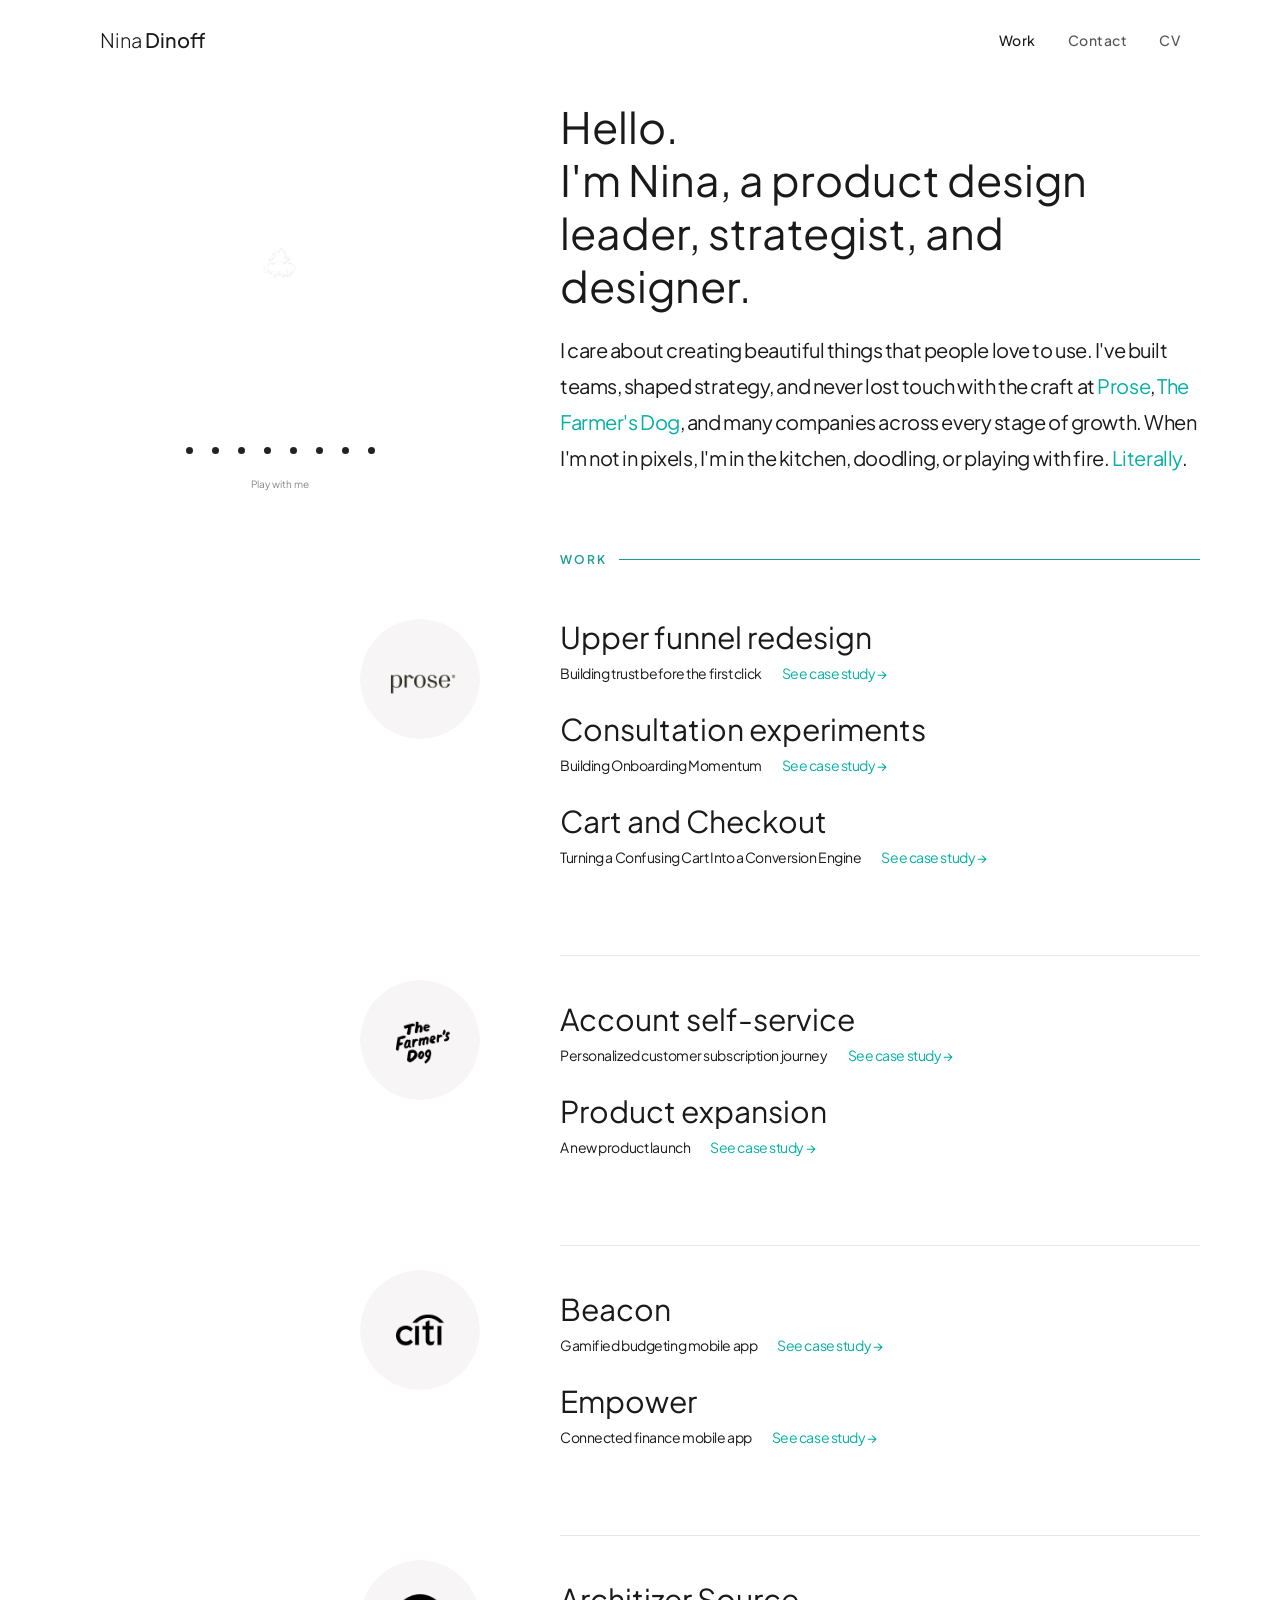
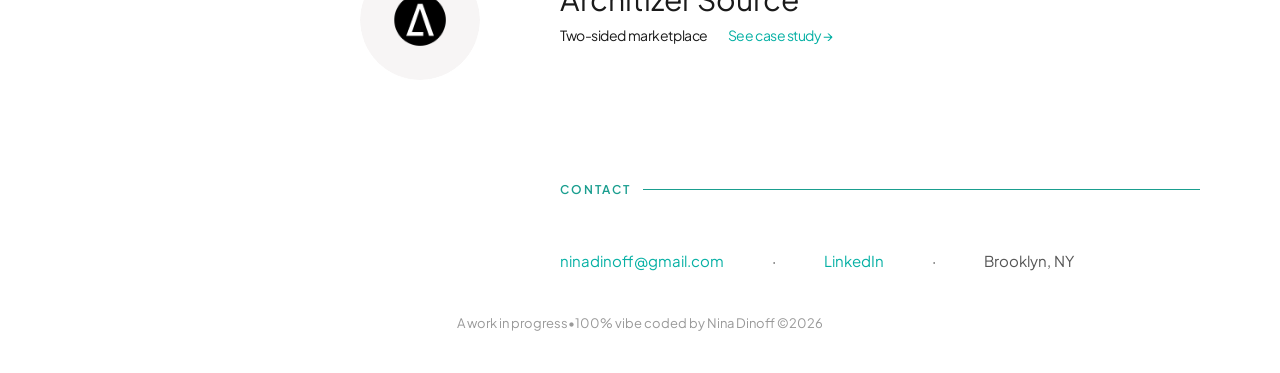
==== index.html @ 01857542 "Portfolio redesign: all case studies, index, CV, shared design system - Index page with radial art w" ====
<!DOCTYPE html>
<html lang="en">
<head>
<meta charset="UTF-8">
<meta name="viewport" content="width=device-width, initial-scale=1.0">
<title>Nina Dinoff — Product Design Leader</title>
<link rel="stylesheet" href="styles.css">
<style>
  /* ── Hero intro ── */
  .intro {
    max-width: 1200px;
    margin: 0 auto;
    padding: 0 40px 0;
  }
  .intro-row {
    display: flex;
    gap: 80px;
    align-items: start;
  }
  .intro-image {
    width: 400px;
    height: 430px;
    flex-shrink: 0;
    overflow: visible;
  }
  .intro-image img {
    width: 100%;
    height: 100%;
    object-fit: cover;
  }
  .intro-text {
    flex: 1;
    display: flex;
    flex-direction: column;
    gap: 20px;
    padding-top: 20px;
  }
  .intro-text h1 {
    font-size: 43px;
    font-weight: 400;
    line-height: 53px;
    color: #1a1a1a;
  }
  .intro-text p {
    font-size: 20px;
    font-weight: 400;
    line-height: 36px;
    color: #1a1a1a;
    letter-spacing: -0.44px;
  }
  .intro-text a {
    color: #06b0a4;
    text-decoration: none;
  }
  .intro-text a:hover {
    text-decoration: underline;
  }

  /* ── Work section ── */
  .work {
    max-width: 1200px;
    margin: 0 auto;
    padding: 0 40px;
  }
  .work-header {
    padding-left: 480px;
    padding-bottom: 50px;
    padding-top: 40px;
  }
  .work-header h2 {
    font-size: 12px;
    font-weight: 600;
    letter-spacing: 2px;
    text-transform: uppercase;
    color: #1a9e8f;
    display: flex;
    align-items: center;
    gap: 12px;
  }
  .work-header h2::after {
    content: '';
    flex: 1;
    height: 1px;
    background: #1a9e8f;
  }
  .work-content {
    display: flex;
    flex-direction: column;
    gap: 80px;
  }

  /* ── Company group ── */
  .company-group {
    display: flex;
    gap: 80px;
    align-items: start;
  }
  .company-logo {
    width: 120px;
    height: 120px;
    flex-shrink: 0;
    background: #f7f5f5;
    border-radius: 50%;
    display: flex;
    align-items: center;
    justify-content: center;
    margin-left: 280px;
    overflow: hidden;
    align-self: flex-start;
  }
  .company-logo img {
    max-width: 70%;
    max-height: 70%;
    object-fit: contain;
    display: block;
    margin: auto;
  }
  .company-cases {
    flex: 1;
    display: flex;
    flex-direction: column;
    gap: 20px;
  }
  .case-item {
    display: flex;
    flex-direction: column;
    gap: 0;
    text-decoration: none;
    color: inherit;
  }
  .case-title {
    font-size: 30px;
    font-weight: 400;
    line-height: 1.2;
    color: #1a1a1a;
  }
  .case-meta {
    display: flex;
    gap: 20px;
    align-items: center;
    line-height: 36px;
  }
  .case-subtitle {
    font-size: 14px;
    font-weight: 400;
    color: #1a1a1a;
    letter-spacing: -0.44px;
  }
  .case-link {
    font-size: 14px;
    font-weight: 400;
    color: #06b0a4;
    text-decoration: none;
    letter-spacing: -0.44px;
    display: flex;
    align-items: center;
    gap: 6px;
  }
  .case-link:hover {
    text-decoration: underline;
  }

  /* ── Company group divider ── */
  .company-group + .company-group {
    padding-top: 25px;
  }
  .company-group + .company-group .company-cases::before {
    content: '';
    display: block;
    height: 1px;
    background: #e8e8e8;
    margin-bottom: 25px;
    margin-top: -25px;
  }
  .intro-divider {
    max-width: 1200px;
    margin: 0 auto;
    padding: 50px 40px;
  }
  .intro-divider hr {
    border: none;
    border-top: 1px solid #e8e8e8;
  }

  /* ── Contact ── */
  .contact {
    max-width: 1200px;
    margin: 0 auto;
    padding: 60px 40px;
  }
  .contact h2 {
    font-size: 28px;
    font-weight: 400;
    margin-bottom: 20px;
    color: #1a1a1a;
  }
  .contact-info {
    display: flex;
    gap: 48px;
    flex-wrap: wrap;
  }
  .contact-info a {
    font-size: 15px;
    color: #06b0a4;
    text-decoration: none;
  }
  .contact-info a:hover {
    text-decoration: underline;
  }
  .contact-info span {
    font-size: 15px;
    color: #555;
  }

  /* ── Footer ── */
  .footer {
    max-width: 1200px;
    margin: 0 auto;
    padding: 24px 40px 48px;
    font-size: 13px;
    color: #999;
  }

  @media (max-width: 768px) {
    .intro { padding: 0 28px; }
    .intro-row { flex-direction: column; gap: 40px; }
    .intro-image { width: 100%; height: 300px; }
    .work { padding: 0 28px; }
    .work-header { padding-left: 0; }
    .company-group { flex-direction: column; gap: 24px; }
    .company-logo { margin-left: 0; }
    .work-content { gap: 0; }
    .company-group + .company-group .company-cases::before { display: none; }
    .company-group + .company-group { border-top: 1px solid #e8e8e8; padding-top: 60px; margin-top: 60px; }
    .case-meta { flex-direction: column; gap: 0; align-items: flex-start; line-height: 1.6; }
    .case-title { margin-bottom: 8px; }
    .case-subtitle, .case-link, .case-title { text-align: left; }
    .work-header, .contact-info, .footer { padding-left: 0 !important; }
    .contact-info { flex-direction: column; gap: 0; }
    .contact-info .dot { display: none; }
    .cv-date { text-align: left; }
    .contact { padding: 40px 28px; }
    .footer { padding: 20px 28px 40px; }
    .intro-divider, .work-divider { padding: 30px 28px; }
  }
</style>
<script src="https://mcp.figma.com/mcp/html-to-design/capture.js" async></script>
</head>
<body>

<!-- ════════════════ NAV ════════════════ -->
<div class="nav-wrapper">
<nav class="nav">
  <a href="index.html" class="nav-name">Nina <span>Dinoff</span></a>
  <button class="nav-toggle" onclick="this.classList.toggle('open');this.nextElementSibling.classList.toggle('open')"><span></span><span></span><span></span></button>
  <ul class="nav-links">
    <li><a href="#work" class="active">Work</a></li>
    <li><a href="#contact">Contact</a></li>
    <li><a href="cv.html">CV</a></li>
  </ul>
</nav>
</div>

<!-- ════════════════ INTRO ════════════════ -->
<div class="intro">
  <div class="intro-row">
    <div class="fade-in fade-in-1">
      <div class="intro-image">
        <iframe src="radial-art.html" style="width:100%; height:100%; border:none;"></iframe>
      </div>
    </div>
    <div class="intro-text">
      <h1 class="fade-in fade-in-1">Hello.<br>I'm Nina, a product design leader, strategist, and designer.</h1>
      <p class="fade-in fade-in-2">
        I care about creating beautiful things that people love to use. I've built teams, shaped strategy, and never lost touch with the craft at <a href="https://www.prose.com" target="_blank">Prose</a>, <a href="https://www.thefarmersdog.com" target="_blank">The Farmer's Dog</a>, and many companies across every stage of growth. When I'm not in pixels, I'm in the kitchen, doodling, or playing with fire. <a href="https://www.ninadinoffart.com" target="_blank">Literally</a>.
      </p>
    </div>
  </div>
</div>

<!-- ════════════════ WORK ════════════════ -->
<div class="work">
  <div class="work-header scroll-fade" id="work" style="scroll-margin-top: 80px;">
    <h2>Work</h2>
  </div>

  <div class="work-content">

    <!-- Prose -->
    <div class="company-group scroll-fade">
      <div class="company-logo" style="background:none;">
        <img src="images/logos/Prose.logo.circle.png" alt="Prose" style="max-width:100%; max-height:100%; border-radius:50%;">
      </div>
      <div class="company-cases">
        <div class="case-item scroll-fade">
          <div class="case-title">Upper funnel redesign</div>
          <div class="case-meta">
            <span class="case-subtitle">Building trust before the first click</span>
            <a href="01-upper-funnel-marketing-pages.html" class="case-link">See case study &rarr;</a>
          </div>
        </div>
        <div class="case-item scroll-fade">
          <div class="case-title">Consultation experiments</div>
          <div class="case-meta">
            <span class="case-subtitle">Building Onboarding Momentum</span>
            <a href="02-mid-funnel-consultation.html" class="case-link">See case study &rarr;</a>
          </div>
        </div>
        <div class="case-item scroll-fade">
          <div class="case-title">Cart and Checkout</div>
          <div class="case-meta">
            <span class="case-subtitle">Turning a Confusing Cart Into a Conversion Engine</span>
            <a href="03-lower-funnel-cart-checkout.html" class="case-link">See case study &rarr;</a>
          </div>
        </div>
      </div>
    </div>

    <!-- The Farmer's Dog -->
    <div class="company-group scroll-fade">
      <div class="company-logo" style="background:none;">
        <img src="images/logos/TFD.logo.circle.png" alt="The Farmer's Dog" style="max-width:100%; max-height:100%; border-radius:50%;">
      </div>
      <div class="company-cases">
        <div class="case-item scroll-fade">
          <div class="case-title">Account self-service</div>
          <div class="case-meta">
            <span class="case-subtitle">Personalized customer subscription journey</span>
            <a href="TFD_RET.html" class="case-link">See case study &rarr;</a>
          </div>
        </div>
        <div class="case-item scroll-fade">
          <div class="case-title">Product expansion</div>
          <div class="case-meta">
            <span class="case-subtitle">A new product launch</span>
            <a href="TFD_CVR.html" class="case-link">See case study &rarr;</a>
          </div>
        </div>
      </div>
    </div>

    <!-- Citi -->
    <div class="company-group scroll-fade">
      <div class="company-logo" style="background:none;">
        <img src="images/logos/Citi.logo.circle.png" alt="Citi" style="max-width:100%; max-height:100%; border-radius:50%;">
      </div>
      <div class="company-cases">
        <div class="case-item scroll-fade">
          <div class="case-title">Beacon</div>
          <div class="case-meta">
            <span class="case-subtitle">Gamified budgeting mobile app</span>
            <a href="Beacon.html" class="case-link">See case study &rarr;</a>
          </div>
        </div>
        <div class="case-item scroll-fade">
          <div class="case-title">Empower</div>
          <div class="case-meta">
            <span class="case-subtitle">Connected finance mobile app</span>
            <a href="Empower.html" class="case-link">See case study &rarr;</a>
          </div>
        </div>
      </div>
    </div>

    <!-- Architizer -->
    <div class="company-group scroll-fade">
      <div class="company-logo" style="background:none;">
        <img src="images/logos/Architizer.logo.circle.png" alt="Architizer" style="max-width:100%; max-height:100%; border-radius:50%;">
      </div>
      <div class="company-cases">
        <div class="case-item scroll-fade">
          <div class="case-title">Architizer Source</div>
          <div class="case-meta">
            <span class="case-subtitle">Two-sided marketplace</span>
            <a href="Architizer.html" class="case-link">See case study &rarr;</a>
          </div>
        </div>
      </div>
    </div>

  </div>

  <!-- ════════════════ CONTACT ════════════════ -->
  <div id="contact" style="padding-top: 100px;">
    <div class="work-header scroll-fade" style="padding-left: 480px; padding-bottom: 50px; padding-top: 0;">
      <h2>Contact</h2>
    </div>
    <div class="contact-info scroll-fade" style="padding-left: 480px;">
      <a href="mailto:ninadinoff@gmail.com">ninadinoff@gmail.com</a><span class="dot"> · </span><a href="https://www.linkedin.com/in/ninadinoff" target="_blank">LinkedIn</a><span class="dot"> · </span><span>Brooklyn, NY</span>
    </div>
  </div>

</div>

<script src="scroll-animate.js"></script>

<div class="global-footer"><span>A work in progress</span><span class="dot"> &bull; </span><span>100% vibe coded by Nina Dinoff &copy;2026</span></div>
</body>
</html>
---- styles.css ----
@import url('https://fonts.googleapis.com/css2?family=Plus+Jakarta+Sans:wght@300;400;500;600;700&display=swap');

/* ── Reset ── */
* { margin: 0; padding: 0; box-sizing: border-box; }

body {
  font-family: 'Plus Jakarta Sans', sans-serif;
  color: #1a1a1a;
  background: #fff;
  line-height: 1.6;
  -webkit-font-smoothing: antialiased;
}

/* ══════════════════════════════════════
   CONTACT INFO
   ══════════════════════════════════════ */
.contact-info {
  display: flex;
  gap: 48px;
  flex-wrap: wrap;
}
.contact-info a {
  font-size: 15px;
  color: #06b0a4;
  text-decoration: none;
}
.contact-info a:hover {
  text-decoration: underline;
}
.contact-info span {
  font-size: 15px;
  color: #555;
}

/* ══════════════════════════════════════
   GLOBAL FOOTER
   ══════════════════════════════════════ */
.global-footer {
  height: 100px;
  display: flex;
  align-items: center;
  justify-content: center;
  font-size: 13px;
  color: #999;
  width: 100%;
}

/* ══════════════════════════════════════
   ANIMATIONS
   ══════════════════════════════════════ */
@keyframes fadeInUp {
  from {
    opacity: 0;
    transform: translateY(30px);
  }
  to {
    opacity: 1;
    transform: translateY(0);
  }
}
.fade-in {
  opacity: 0;
  animation: fadeInUp 1s cubic-bezier(0.25, 0.1, 0.25, 1) forwards;
}
.fade-in-1 { animation-delay: 0.2s; }
.fade-in-2 { animation-delay: 0.6s; }
.fade-in-3 { animation-delay: 1.0s; }

.scroll-fade {
  opacity: 0;
  transform: translateY(30px);
  transition: opacity 0.9s cubic-bezier(0.25, 0.1, 0.25, 1), transform 0.9s cubic-bezier(0.25, 0.1, 0.25, 1);
}
.scroll-fade.visible {
  opacity: 1;
  transform: translateY(0);
}
.scroll-fade-delay-1 { transition-delay: 0.15s; }
.scroll-fade-delay-2 { transition-delay: 0.3s; }
.scroll-fade-delay-3 { transition-delay: 0.45s; }

/* ══════════════════════════════════════
   NAV
   ══════════════════════════════════════ */
.nav-wrapper {
  position: sticky;
  top: 0;
  background: #fff;
  z-index: 100;
  width: 100%;
}
.nav {
  position: relative;
}
.nav {
  max-width: 1200px;
  margin: 0 auto;
  padding: 24px 60px;
  display: flex;
  justify-content: space-between;
  align-items: center;
}
.nav-name {
  font-size: 20px;
  font-weight: 300;
  color: #1a1a1a;
  text-decoration: none;
}
.nav-name span {
  font-weight: 500;
}
.nav-links {
  display: flex;
  gap: 32px;
  list-style: none;
}
.nav-links a {
  font-size: 14px;
  font-weight: 500;
  color: #555;
  text-decoration: none;
  letter-spacing: 0.5px;
}
.nav-links a:hover {
  color: #1a9e8f;
}
.nav-links a.active {
  color: #1a1a1a;
  font-weight: 500;
}
/* ── Hamburger menu ── */
.nav-toggle {
  display: none;
  background: none;
  border: none;
  cursor: pointer;
  padding: 4px;
  flex-direction: column;
  gap: 5px;
}
.nav-toggle span {
  display: block;
  width: 22px;
  height: 2px;
  background: #1a1a1a;
  transition: transform 0.3s, opacity 0.3s;
}
.nav-toggle.open span:nth-child(1) {
  transform: rotate(45deg) translate(5px, 5px);
}
.nav-toggle.open span:nth-child(2) {
  opacity: 0;
}
.nav-toggle.open span:nth-child(3) {
  transform: rotate(-45deg) translate(5px, -5px);
}

@media (max-width: 768px) {
  .nav { padding: 20px 28px; }
  .nav-toggle { display: flex; }
  .nav-links {
    display: none;
    position: absolute;
    top: 100%;
    right: 0;
    left: 0;
    background: #fff;
    flex-direction: column;
    padding: 20px 28px;
    gap: 16px;
    border-top: 1px solid #e8e8e8;
  }
  .nav-links.open {
    display: flex;
  }
}

/* ══════════════════════════════════════
   HERO
   ══════════════════════════════════════ */
.hero {
  background: #0a0a0a;
  color: #fff;
}
.hero-inner {
  max-width: 1200px;
  margin: 0 auto;
  padding: 80px 60px 60px;
  display: grid;
  grid-template-columns: 1fr 1fr;
  gap: 60px;
  align-items: start;
}
.hero .label {
  font-size: 13px;
  font-weight: 600;
  letter-spacing: 2px;
  text-transform: uppercase;
  color: #1a9e8f;
  margin-bottom: 24px;
}
.hero .label a {
  color: #1a9e8f;
  text-decoration: none;
}
.hero .label a:hover {
  text-decoration: underline;
}
.hero h1 {
  font-family: 'Plus Jakarta Sans', sans-serif;
  font-size: 43px;
  font-weight: 400;
  line-height: 53px;
  margin-bottom: 28px;
  color: #fff;
}
.hero .subtitle {
  font-size: 20px;
  line-height: 36px;
  color: #b0b0b0;
  max-width: 620px;
  margin-bottom: 40px;
}

/* ── Meta bar ── */
.meta-bar {
  display: grid;
  grid-template-columns: 1fr 1fr;
  gap: 32px 48px;
  padding-top: 28px;
  border-top: 1px solid #333;
}
.meta-bar dt {
  font-size: 11px;
  font-weight: 600;
  letter-spacing: 1.5px;
  text-transform: uppercase;
  color: #1a9e8f;
  margin-bottom: 4px;
}
.meta-bar dd {
  font-size: 14px;
  color: #b0b0b0;
  line-height: 1.5;
}

/* ── iPhone mockup ── */
.iphone-frame {
  position: relative;
  width: 300px;
  margin: 0 auto;
  border-radius: 40px;
  border: 6px solid #333;
  overflow: hidden;
  background: #000;
  box-shadow: 0 20px 60px rgba(0,0,0,0.5);
  aspect-ratio: 9 / 19.5;
}
.iphone-frame video {
  width: 100%;
  height: 100%;
  object-fit: cover;
  display: block;
}

@media (max-width: 768px) {
  .hero-inner { grid-template-columns: 1fr; padding: 40px 28px; }
  .iphone-frame { width: 240px; margin-top: 20px; }
}

/* ══════════════════════════════════════
   SECTIONS
   ══════════════════════════════════════ */
section {
  max-width: 1200px;
  margin: 0 auto;
  padding: 60px;
}

/* ── Section label / eyebrow ── */
.section-label {
  font-size: 12px;
  font-weight: 600;
  letter-spacing: 2px;
  text-transform: uppercase;
  color: #1a9e8f;
  margin-bottom: 30px;
  display: flex;
  align-items: center;
  gap: 12px;
}
.section-label::after {
  content: '';
  flex: 1;
  height: 1px;
  background: #1a9e8f;
}

/* ── Section headings ── */
section h2 {
  font-family: 'Plus Jakarta Sans', sans-serif;
  font-size: 30px;
  font-weight: 400;
  line-height: 1.2;
  margin-bottom: 20px;
}

/* ── Section body text ── */
section p {
  font-size: 16px;
  line-height: 1.7;
  color: #555;
  max-width: 600px;
  margin-bottom: 16px;
}

/* ══════════════════════════════════════
   LAYOUT: TWO-COLUMN
   ══════════════════════════════════════ */
.two-col {
  display: grid;
  grid-template-columns: 2fr 1fr;
  gap: 60px;
  align-items: start;
  border-left: none;
}
.two-col > :last-child {
  border-left: 1px solid #e0e0e0;
  padding-left: 60px;
}
.two-col.equal {
  grid-template-columns: 1fr 1fr;
  align-items: center;
}
.two-col.equal > :last-child {
  border-left: none;
  padding-left: 0;
}

@media (max-width: 768px) {
  .two-col, .two-col.equal { display: flex !important; flex-direction: column; grid-template-columns: 1fr; }
  .two-col > div, .two-col.equal > div { width: 100%; }
  .two-col > :last-child { border-left: none; padding-left: 0; }
  .two-col.img-first { flex-direction: column-reverse; }
  .two-col.img-first > div { width: 100%; }
  section { padding: 40px 28px; }
  section p { max-width: 100%; }
  .meta-bar { grid-template-columns: 1fr 1fr; gap: 24px 20px; }
  section h2 { font-size: 24px; }
  .hero h1 { font-size: 30px; line-height: 38px; }
  .hero .subtitle { font-size: 16px; line-height: 28px; }
  .phone-scroll { width: 100%; height: 400px; }
  .stat .number { font-size: 32px; }
  .results-grid { grid-template-columns: 1fr; }
  .pillars { grid-template-columns: 1fr; }
  .contact-info { flex-direction: column; gap: 0; }
  .contact-info .dot { display: none; }
  .global-footer { flex-direction: column; gap: 0; line-height: 1.4; }
  .global-footer .dot { display: none; }
}

/* ══════════════════════════════════════
   STATS
   ══════════════════════════════════════ */
.stats {
  display: flex;
  flex-direction: column;
  gap: 32px;
  margin-top: 0;
}
.stat { min-width: 140px; }
.stat .number {
  font-family: 'Plus Jakarta Sans', sans-serif;
  font-size: 42px;
  font-weight: 400;
  color: #1a9e8f;
  line-height: 1;
  margin-bottom: 6px;
}
.stat .desc {
  font-size: 13px;
  color: #888;
  line-height: 1.4;
}

/* ══════════════════════════════════════
   TRADEOFF CALLOUT
   ══════════════════════════════════════ */
.tradeoff {
  border-left: 3px solid #1a9e8f;
  padding: 20px 24px;
  margin-top: 64px;
  background: #f8f8f8;
  border-radius: 0 8px 8px 0;
}
.tradeoff .tradeoff-label {
  font-size: 11px;
  font-weight: 700;
  letter-spacing: 1.5px;
  text-transform: uppercase;
  color: #1a9e8f;
  margin-bottom: 8px;
}
.tradeoff p { color: #555; max-width: 100%; margin-bottom: 0; }

/* ══════════════════════════════════════
   RESULTS GRID
   ══════════════════════════════════════ */
.results-grid {
  display: grid;
  grid-template-columns: 1fr 1fr 1fr;
  gap: 0;
  margin-top: 48px;
  border-top: 1px solid #e0e0e0;
  padding-top: 32px;
}
.results-col {
  padding: 0 32px;
  border-left: 1px solid #e0e0e0;
  display: flex;
  flex-direction: column;
  gap: 32px;
}
.results-col:first-child {
  border-left: none;
  padding-left: 0;
}
.results-note {
  font-size: 13px;
  color: #999;
  font-style: italic;
}

@media (max-width: 768px) {
  .results-grid { grid-template-columns: 1fr; gap: 32px; }
  .results-col { border-left: none; padding: 0; border-top: 1px solid #e0e0e0; padding-top: 24px; }
  .results-col:first-child { border-top: none; padding-top: 0; }
}

/* ══════════════════════════════════════
   CONTENT EYEBROW (inline, no line)
   ══════════════════════════════════════ */
.content-label {
  font-size: 12px;
  font-weight: 600;
  letter-spacing: 2px;
  text-transform: uppercase;
  color: #1a9e8f;
  margin-bottom: 12px;
}

/* ══════════════════════════════════════
   INLINE RESULTS CARD
   ══════════════════════════════════════ */
.results-inline {
  border-left: 1px solid #1a9e8f;
  padding: 0 24px;
  margin-top: 32px;
}
.results-inline .results-inline-label {
  font-size: 11px;
  font-weight: 700;
  letter-spacing: 1.5px;
  text-transform: uppercase;
  color: #333;
  margin-bottom: 16px;
}
.results-inline .result-row {
  display: flex;
  align-items: baseline;
  gap: 16px;
  margin-bottom: 12px;
}
.results-inline .result-row .number {
  font-family: 'Plus Jakarta Sans', sans-serif;
  font-size: 22px;
  font-weight: 400;
  color: #1a1a1a;
  min-width: 50px;
}
.results-inline .result-row .desc {
  font-size: 13px;
  color: #555;
  line-height: 1.4;
}
.results-inline .results-note {
  font-size: 12px;
  color: #999;
  font-style: italic;
  margin-top: 8px;
}

/* ══════════════════════════════════════
   QUOTE
   ══════════════════════════════════════ */
.quote {
  margin-top: 32px;
}
.quote blockquote {
  font-family: 'Plus Jakarta Sans', sans-serif;
  font-size: clamp(24px, 3vw, 32px);
  font-weight: 400;
  color: #1a9e8f;
  line-height: 1.3;
  margin-bottom: 8px;
}
.quote cite {
  font-family: 'Plus Jakarta Sans', sans-serif;
  font-size: 14px;
  font-style: normal;
  color: #1a9e8f;
}

/* ══════════════════════════════════════
   DIVIDERS
   ══════════════════════════════════════ */
.divider {
  max-width: 1200px;
  margin: 0 auto;
  padding: 0 60px;
}
.divider hr {
  border: none;
  border-top: 1px solid #e8e8e8;
}

.section-divider {
  max-width: 1200px;
  margin: 0 auto;
  padding: 0 60px;
}
.section-divider hr {
  border: none;
  border-top: 1px solid #e8e8e8;
}

@media (max-width: 768px) {
  .divider { padding: 0 28px; }
  .section-divider { padding: 0 28px; }
}

/* ══════════════════════════════════════
   REFLECTION
   ══════════════════════════════════════ */
.reflection p {
  max-width: 640px;
}

/* ══════════════════════════════════════
   STRATEGIC PILLARS
   ══════════════════════════════════════ */
.pillars {
  display: grid;
  grid-template-columns: 1fr 1fr 1fr;
  gap: 40px;
  margin-top: 40px;
}
.pillar h3 {
  font-family: 'Plus Jakarta Sans', sans-serif;
  font-size: 16px;
  font-weight: 600;
  color: #1a1a1a;
  padding-bottom: 12px;
  margin-bottom: 12px;
}
.pillar-ux h3 { border-bottom: 3px solid #1a9e8f; }
.pillar-pricing h3 { border-bottom: 3px solid #f59e0b; }
.pillar-custom h3 { border-bottom: 3px solid #7c4dff; }
.pillar p {
  font-size: 15px;
  color: #555;
  line-height: 1.6;
  max-width: 100%;
}

@media (max-width: 768px) {
  .pillars { grid-template-columns: 1fr; gap: 28px; }
}

/* ══════════════════════════════════════
   TIMELINE (IMAGE)
   ══════════════════════════════════════ */
.timeline {
  margin-top: 48px;
  overflow-x: auto;
  -webkit-overflow-scrolling: touch;
}
.timeline img {
  display: block;
  width: 100%;
  min-width: 900px;
  height: auto;
}

/* ══════════════════════════════════════
   IMAGE SHOWCASE
   ══════════════════════════════════════ */
.img-showcase { margin: 24px 0; border-radius: 8px; overflow: hidden; }
.img-showcase img { width: 100%; height: auto; display: block; border-radius: 8px; }
.img-caption { font-size: 12px; color: #999; text-align: center; margin-top: 8px; letter-spacing: 1px; text-transform: uppercase; }

/* ══════════════════════════════════════
   BEFORE / AFTER CARD
   ══════════════════════════════════════ */
.ba-card {
  background: #0a0a0a;
  border-radius: 16px;
  padding: 32px 24px;
  display: grid;
  grid-template-columns: 1fr 1fr;
  gap: 24px;
  margin-top: 8px;
  justify-items: center;
}
.ba-card:has(.ba-col:only-child) {
  grid-template-columns: 1fr;
}
.ba-card .ba-col {
  display: flex;
  flex-direction: column;
  align-items: center;
  justify-content: center;
}
.ba-card .ba-label {
  font-size: 11px;
  font-weight: 600;
  letter-spacing: 2px;
  text-transform: uppercase;
  color: #1a9e8f;
  margin-bottom: 16px;
}
.ba-card img {
  width: 100%;
  max-width: 240px;
  height: auto;
  display: block;
  border-radius: 8px;
}
.ba-card[style*="height: 100%"] {
  align-content: center;
}

@media (max-width: 768px) {
  .ba-card { grid-template-columns: 1fr; padding: 24px 16px !important; }
  .ba-card img { max-width: 100%; }
}

/* ══════════════════════════════════════
   SCROLLABLE PHONE FRAME
   ══════════════════════════════════════ */
.phone-scroll {
  width: 242px;
  height: 508px;
  border-radius: 28px;
  border: 5px solid #333;
  overflow-y: auto;
  overflow-x: hidden;
  background: #fff;
  -webkit-overflow-scrolling: touch;
}
.phone-scroll::-webkit-scrollbar {
  display: none;
}
.phone-scroll img {
  width: 100%;
  display: block;
}

/* ══════════════════════════════════════
   PHONE SHOWCASE PANEL
   ══════════════════════════════════════ */
.phone-showcase {
  max-width: 1200px;
  margin: -32px auto 0;
  padding: 0 60px 60px;
}
.phone-showcase-inner {
  background: #1a1a1a;
  border-radius: 16px;
  padding: 48px 40px 40px;
}
.phone-showcase-grid {
  display: grid;
  grid-template-columns: 1fr 1fr 1fr;
  gap: 24px;
}
.phone-showcase-grid-5 {
  grid-template-columns: repeat(5, 1fr);
}
.phone-showcase-item {
  display: flex;
  flex-direction: column;
  align-items: center;
}
.phone-showcase-item img {
  width: 100%;
  max-width: 240px;
  height: auto;
  display: block;
  border-radius: 12px;
}
.phone-showcase-item .phone-label {
  font-size: 12px;
  font-weight: 600;
  letter-spacing: 2px;
  text-transform: uppercase;
  color: #1a9e8f;
  margin-top: 20px;
  text-align: center;
}

@media (max-width: 768px) {
  .phone-showcase { padding: 0 28px 40px; }
  .phone-showcase-inner { padding: 32px 20px 28px; }
  .phone-showcase-grid,
  .phone-showcase-grid-5 {
    grid-template-columns: 1fr;
    gap: 32px;
  }
  .phone-showcase-item img { max-width: 200px; }
}
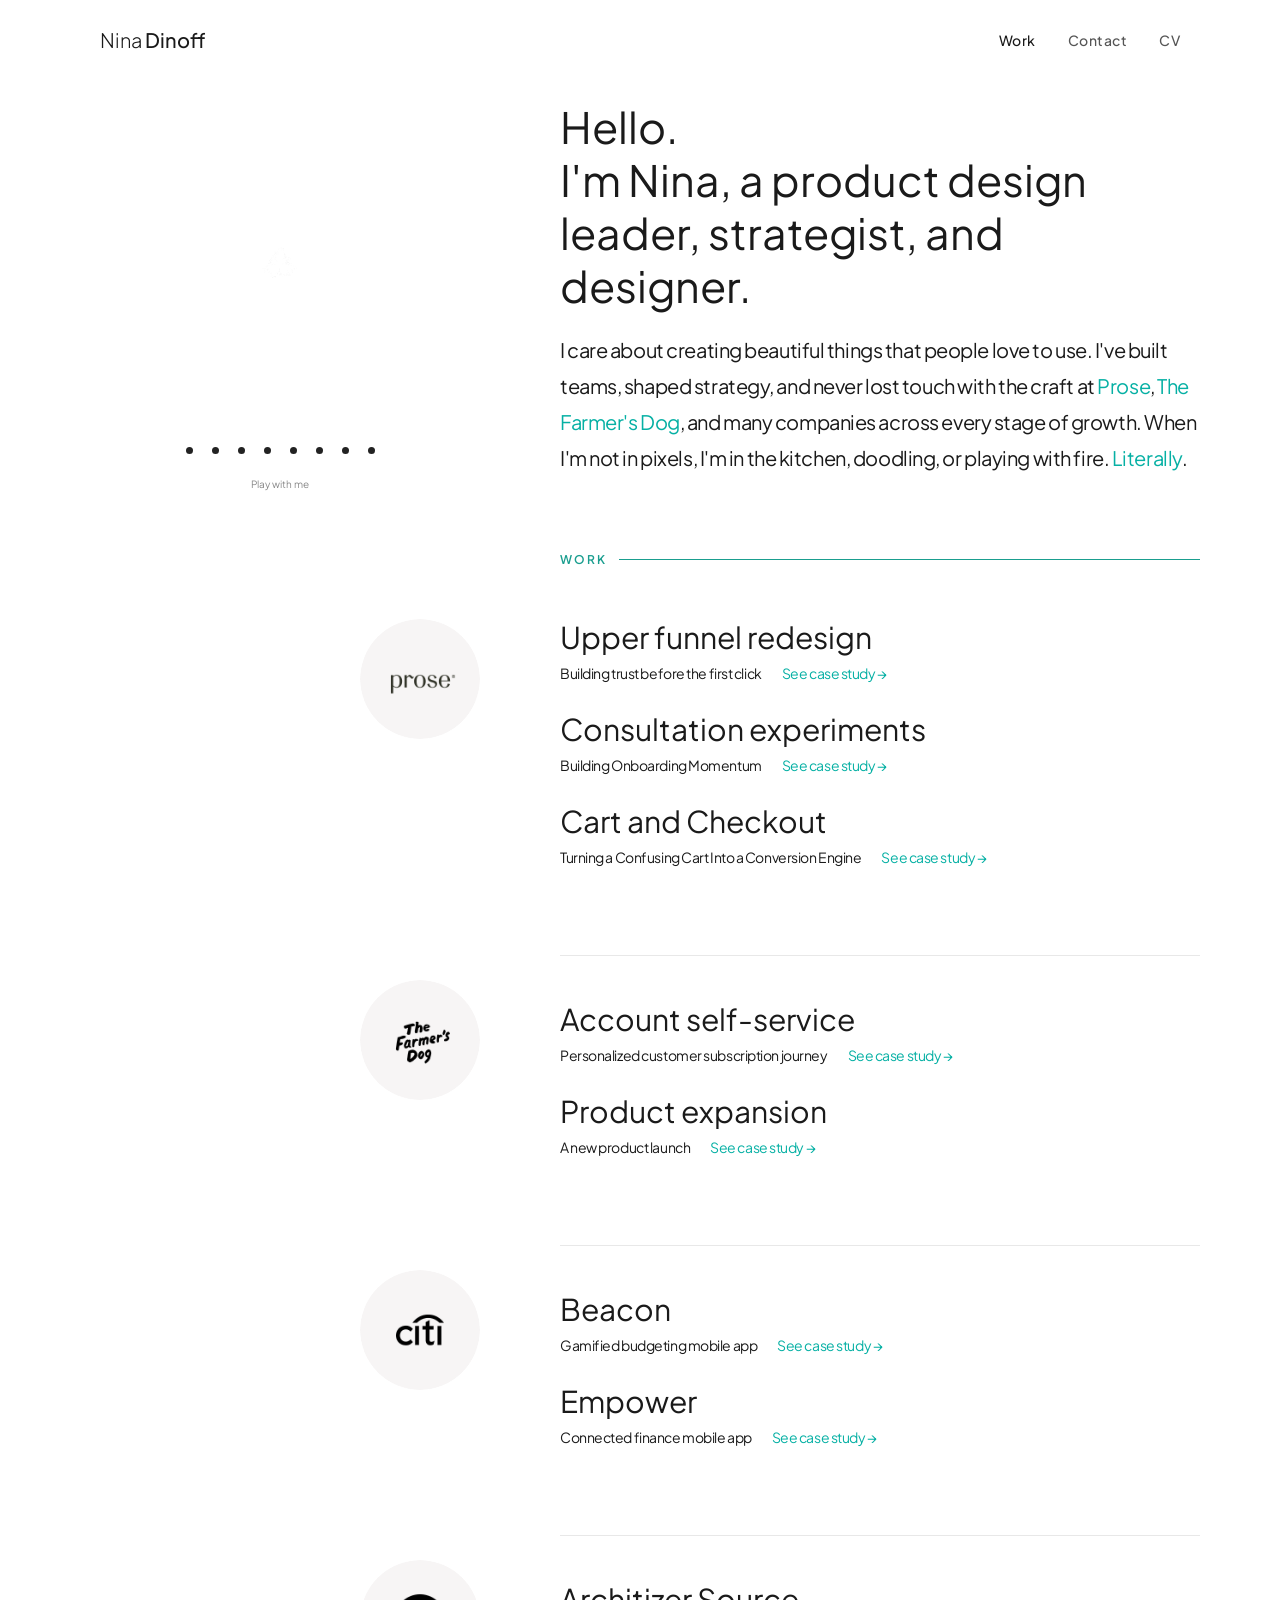
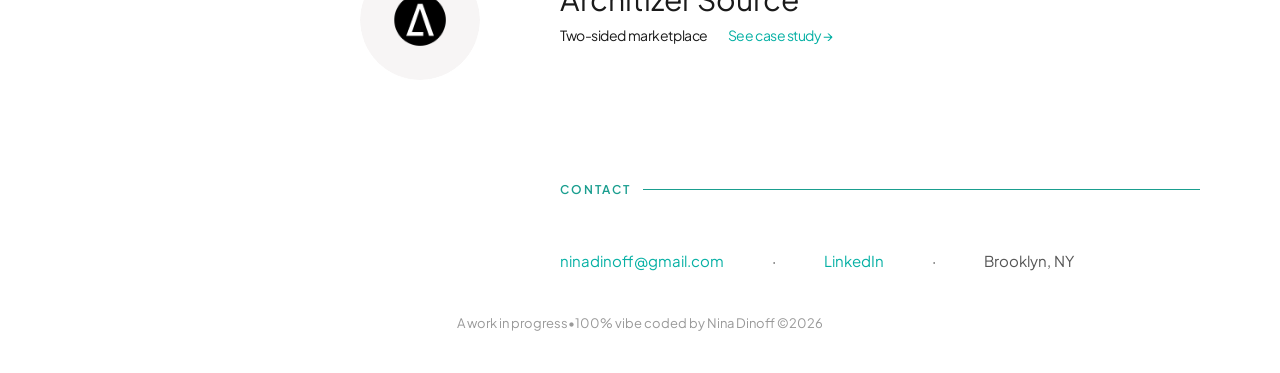
==== commit c0cc019c: "Mobile optimizations: layout, typography, and capsule toggle Co-Authored-By: Claude Opus 4.6 (1M con" ====
--- a/index.html
+++ b/index.html
@@ -223,8 +223,10 @@
 
   @media (max-width: 768px) {
     .intro { padding: 0 28px; }
-    .intro-row { flex-direction: column; gap: 40px; }
+    .intro-row { flex-direction: column-reverse; gap: 20px; }
     .intro-image { width: 100%; height: 300px; }
+    .intro-text h1 { font-size: 34px; line-height: 42px; }
+    .intro-text p { font-size: 16px; line-height: 29px; }
     .work { padding: 0 28px; }
     .work-header { padding-left: 0; }
     .company-group { flex-direction: column; gap: 24px; }
